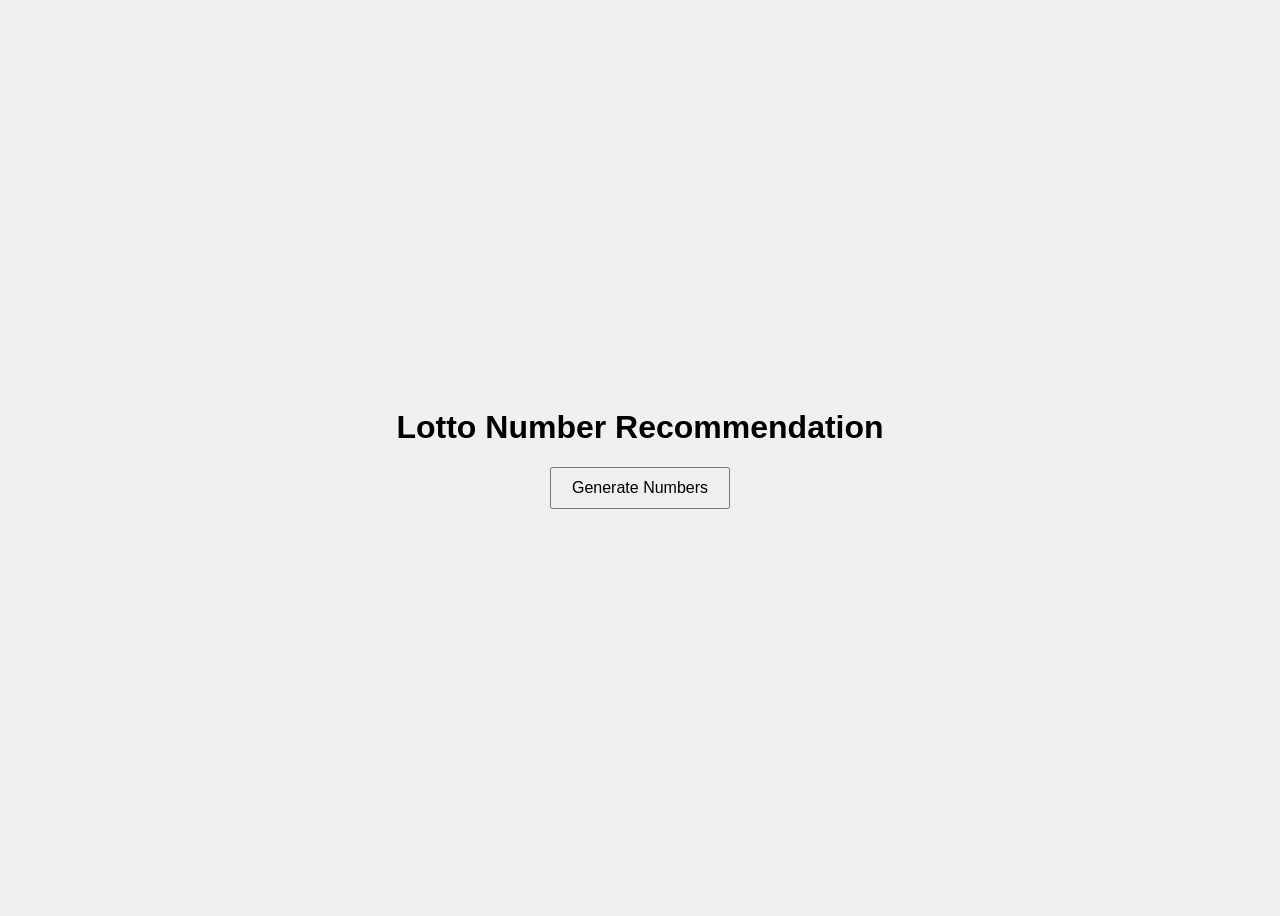
==== index.html @ 64bcd969 "feat: update current project files and blueprint" ====
<!DOCTYPE html>
<html lang="en">
<head>
    <meta charset="UTF-8">
    <meta name="viewport" content="width=device-width, initial-scale=1.0">
    <title>Lotto Number Recommendation</title>
    <link rel="stylesheet" href="style.css">
</head>
<body>
    <div class="container">
        <h1>Lotto Number Recommendation</h1>
        <button id="generate-btn">Generate Numbers</button>
        <div id="numbers-container"></div>
    </div>
    <script src="main.js"></script>
</body>
</html>
---- style.css ----
body {
    font-family: Arial, sans-serif;
    display: flex;
    justify-content: center;
    align-items: center;
    height: 100vh;
    background-color: #f0f0f0;
}

.container {
    text-align: center;
}

#generate-btn {
    padding: 10px 20px;
    font-size: 16px;
    cursor: pointer;
}

#numbers-container {
    margin-top: 20px;
    font-size: 24px;
    font-weight: bold;
}
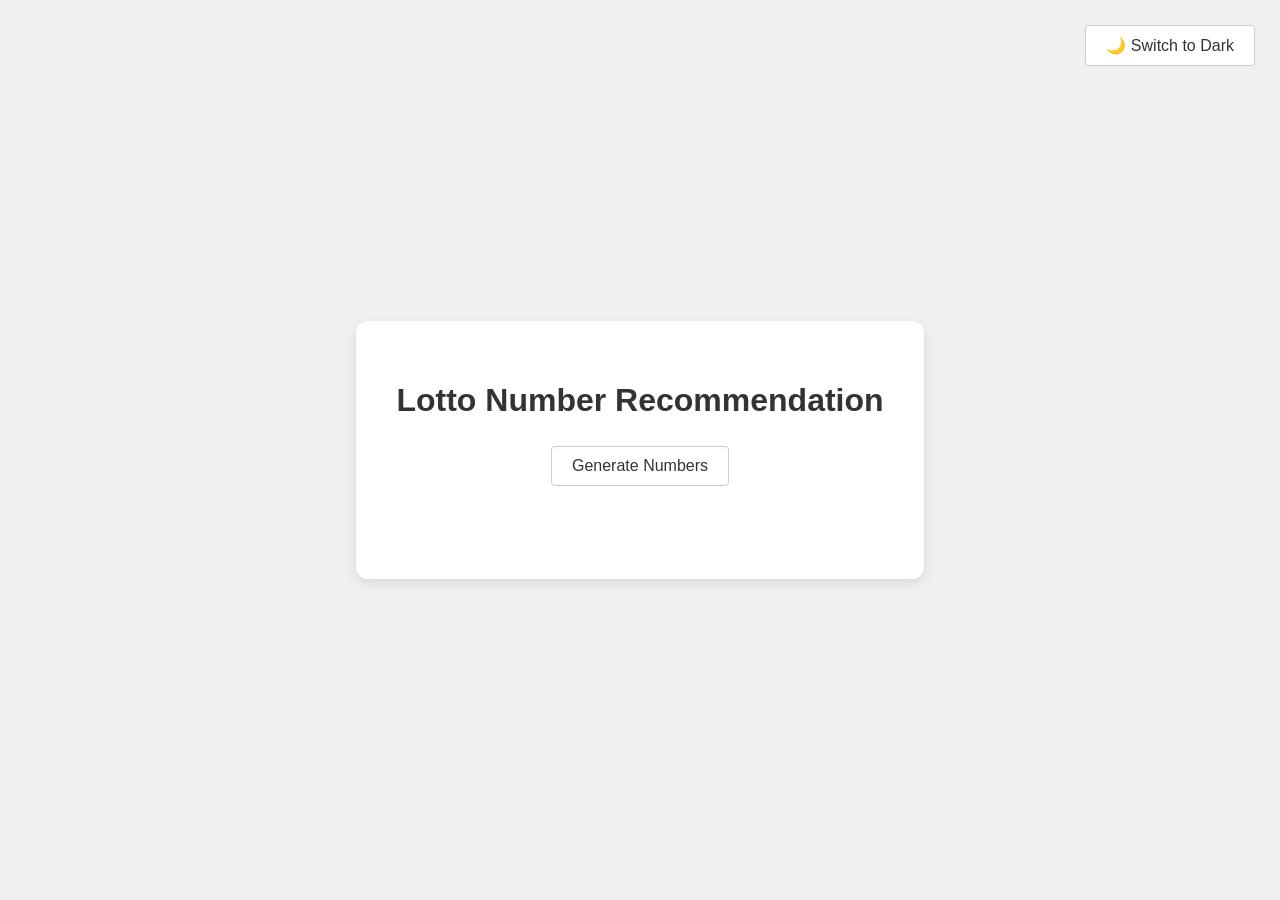
==== commit 594cdb11: "Add dark/light mode functionality" ====
--- a/index.html
+++ b/index.html
@@ -7,6 +7,7 @@
     <link rel="stylesheet" href="style.css">
 </head>
 <body>
+    <button id="theme-toggle">🌙 Switch to Dark</button>
     <div class="container">
         <h1>Lotto Number Recommendation</h1>
         <button id="generate-btn">Generate Numbers</button>
--- a/style.css
+++ b/style.css
@@ -1,24 +1,63 @@
+:root {
+    --bg-color: #f0f0f0;
+    --text-color: #333;
+    --btn-bg: #fff;
+    --btn-text: #333;
+    --container-bg: #fff;
+    --container-shadow: rgba(0, 0, 0, 0.1);
+}
+
+[data-theme='dark'] {
+    --bg-color: #1a1a1a;
+    --text-color: #f0f0f0;
+    --btn-bg: #333;
+    --btn-text: #f0f0f0;
+    --container-bg: #2a2a2a;
+    --container-shadow: rgba(0, 0, 0, 0.5);
+}
+
 body {
     font-family: Arial, sans-serif;
     display: flex;
     justify-content: center;
     align-items: center;
     height: 100vh;
-    background-color: #f0f0f0;
+    background-color: var(--bg-color);
+    color: var(--text-color);
+    transition: background-color 0.3s, color 0.3s;
+    margin: 0;
 }
 
 .container {
     text-align: center;
+    padding: 40px;
+    background-color: var(--container-bg);
+    border-radius: 12px;
+    box-shadow: 0 4px 12px var(--container-shadow);
+    transition: background-color 0.3s, box-shadow 0.3s;
 }
 
-#generate-btn {
+#generate-btn, #theme-toggle {
     padding: 10px 20px;
     font-size: 16px;
     cursor: pointer;
+    background-color: var(--btn-bg);
+    color: var(--btn-text);
+    border: 1px solid #ccc;
+    border-radius: 4px;
+    margin: 5px;
+    transition: background-color 0.3s, color 0.3s;
+}
+
+#theme-toggle {
+    position: fixed;
+    top: 20px;
+    right: 20px;
 }
 
 #numbers-container {
     margin-top: 20px;
     font-size: 24px;
     font-weight: bold;
-}+    min-height: 1.2em;
+}
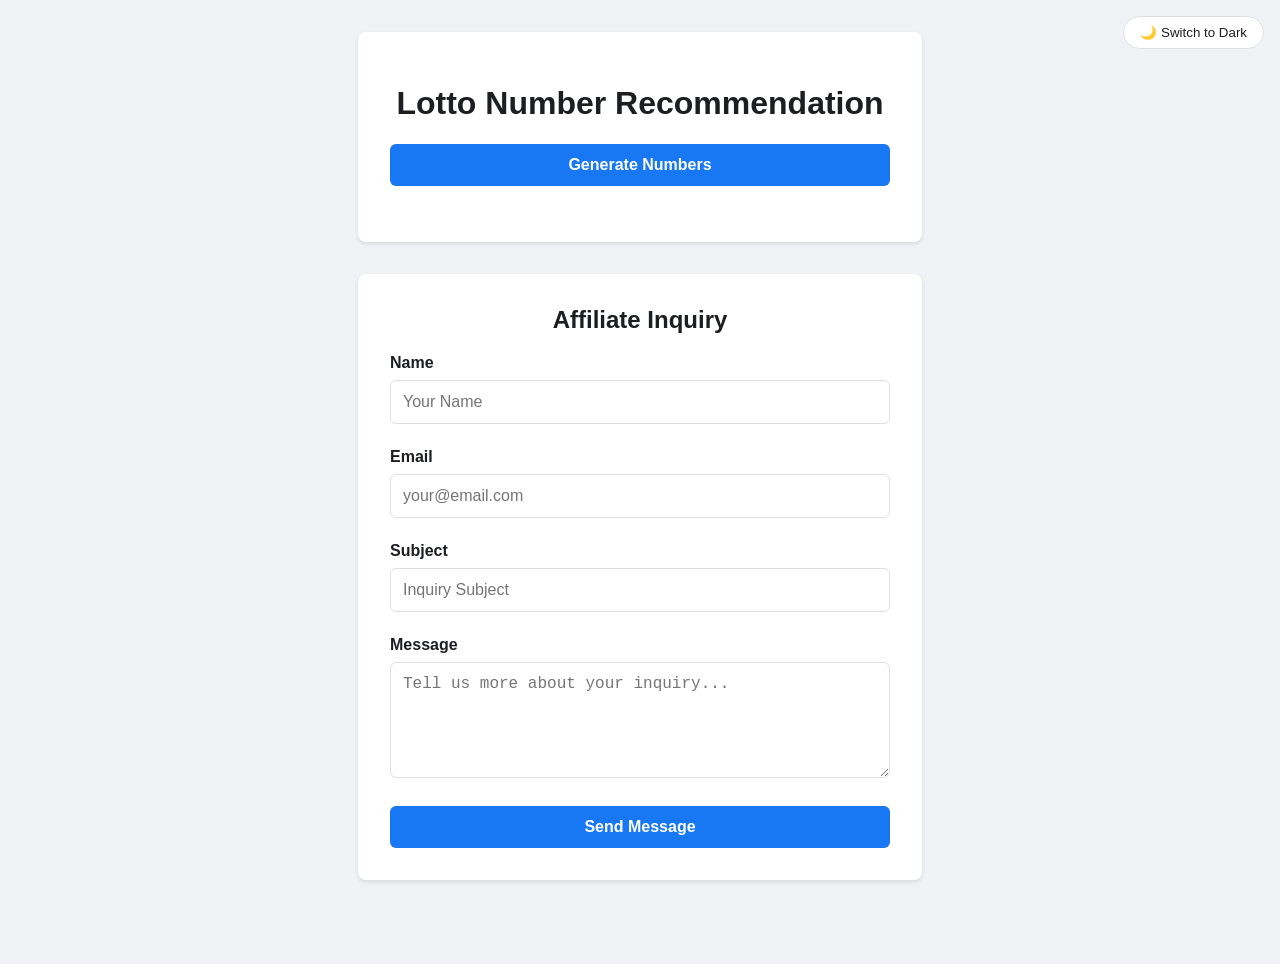
==== commit f3b9978e: "feat: Add affiliate inquiry form with Formspree and Firebase Hosting configuration" ====
--- a/index.html
+++ b/index.html
@@ -13,6 +13,29 @@
         <button id="generate-btn">Generate Numbers</button>
         <div id="numbers-container"></div>
     </div>
+
+    <div class="container contact-section">
+        <h2>Affiliate Inquiry</h2>
+        <form action="https://formspree.io/f/mvzwyoge" method="POST">
+            <div class="form-group">
+                <label for="name">Name</label>
+                <input type="text" id="name" name="name" required placeholder="Your Name">
+            </div>
+            <div class="form-group">
+                <label for="email">Email</label>
+                <input type="email" id="email" name="_replyto" required placeholder="your@email.com">
+            </div>
+            <div class="form-group">
+                <label for="subject">Subject</label>
+                <input type="text" id="subject" name="subject" required placeholder="Inquiry Subject">
+            </div>
+            <div class="form-group">
+                <label for="message">Message</label>
+                <textarea id="message" name="message" rows="5" required placeholder="Tell us more about your inquiry..."></textarea>
+            </div>
+            <button type="submit">Send Message</button>
+        </form>
+    </div>
     <script src="main.js"></script>
 </body>
 </html>
--- a/style.css
+++ b/style.css
@@ -1,63 +1,111 @@
 :root {
-    --bg-color: #f0f0f0;
-    --text-color: #333;
-    --btn-bg: #fff;
-    --btn-text: #333;
-    --container-bg: #fff;
-    --container-shadow: rgba(0, 0, 0, 0.1);
+    --bg-color: #f0f2f5;
+    --container-bg: #ffffff;
+    --text-color: #1c1e21;
+    --border-color: #dddfe2;
+    --input-bg: #ffffff;
+    --accent-color: #1877f2;
+    --accent-hover: #166fe5;
 }
 
 [data-theme='dark'] {
-    --bg-color: #1a1a1a;
-    --text-color: #f0f0f0;
-    --btn-bg: #333;
-    --btn-text: #f0f0f0;
-    --container-bg: #2a2a2a;
-    --container-shadow: rgba(0, 0, 0, 0.5);
+    --bg-color: #18191a;
+    --container-bg: #242526;
+    --text-color: #e4e6eb;
+    --border-color: #3e4042;
+    --input-bg: #3a3b3c;
+    --accent-color: #45bd62;
+    --accent-hover: #36a420;
 }
 
 body {
-    font-family: Arial, sans-serif;
+    font-family: -apple-system, BlinkMacSystemFont, "Segoe UI", Roboto, Helvetica, Arial, sans-serif;
     display: flex;
-    justify-content: center;
+    flex-direction: column;
     align-items: center;
-    height: 100vh;
+    min-height: 100vh;
     background-color: var(--bg-color);
     color: var(--text-color);
-    transition: background-color 0.3s, color 0.3s;
     margin: 0;
-}
-
-.container {
-    text-align: center;
-    padding: 40px;
-    background-color: var(--container-bg);
-    border-radius: 12px;
-    box-shadow: 0 4px 12px var(--container-shadow);
-    transition: background-color 0.3s, box-shadow 0.3s;
-}
-
-#generate-btn, #theme-toggle {
-    padding: 10px 20px;
-    font-size: 16px;
-    cursor: pointer;
-    background-color: var(--btn-bg);
-    color: var(--btn-text);
-    border: 1px solid #ccc;
-    border-radius: 4px;
-    margin: 5px;
+    padding: 2rem 0;
     transition: background-color 0.3s, color 0.3s;
 }
 
 #theme-toggle {
     position: fixed;
-    top: 20px;
-    right: 20px;
+    top: 1rem;
+    right: 1rem;
+    padding: 0.5rem 1rem;
+    cursor: pointer;
+    background-color: var(--container-bg);
+    border: 1px solid var(--border-color);
+    color: var(--text-color);
+    border-radius: 20px;
+    z-index: 100;
+}
+
+.container {
+    background-color: var(--container-bg);
+    padding: 2rem;
+    border-radius: 8px;
+    box-shadow: 0 2px 4px rgba(0, 0, 0, 0.1);
+    width: 90%;
+    max-width: 500px;
+    margin-bottom: 2rem;
+    text-align: center;
+}
+
+.contact-section {
+    text-align: left;
+}
+
+.contact-section h2 {
+    margin-top: 0;
+    text-align: center;
+}
+
+.form-group {
+    margin-bottom: 1.5rem;
+}
+
+label {
+    display: block;
+    margin-bottom: 0.5rem;
+    font-weight: 600;
+}
+
+input,
+textarea {
+    width: 100%;
+    padding: 0.75rem;
+    border: 1px solid var(--border-color);
+    border-radius: 6px;
+    background-color: var(--input-bg);
+    color: var(--text-color);
+    box-sizing: border-box;
+    font-size: 1rem;
+}
+
+button[type="submit"], #generate-btn {
+    width: 100%;
+    background-color: var(--accent-color);
+    color: #fff;
+    padding: 0.75rem;
+    border: none;
+    border-radius: 6px;
+    cursor: pointer;
+    font-size: 1rem;
+    font-weight: 600;
+    transition: background-color 0.2s;
+}
+
+button[type="submit"]:hover, #generate-btn:hover {
+    background-color: var(--accent-hover);
 }
 
 #numbers-container {
-    margin-top: 20px;
-    font-size: 24px;
+    margin-top: 1.5rem;
+    font-size: 1.5rem;
     font-weight: bold;
-    min-height: 1.2em;
+    color: var(--accent-color);
 }
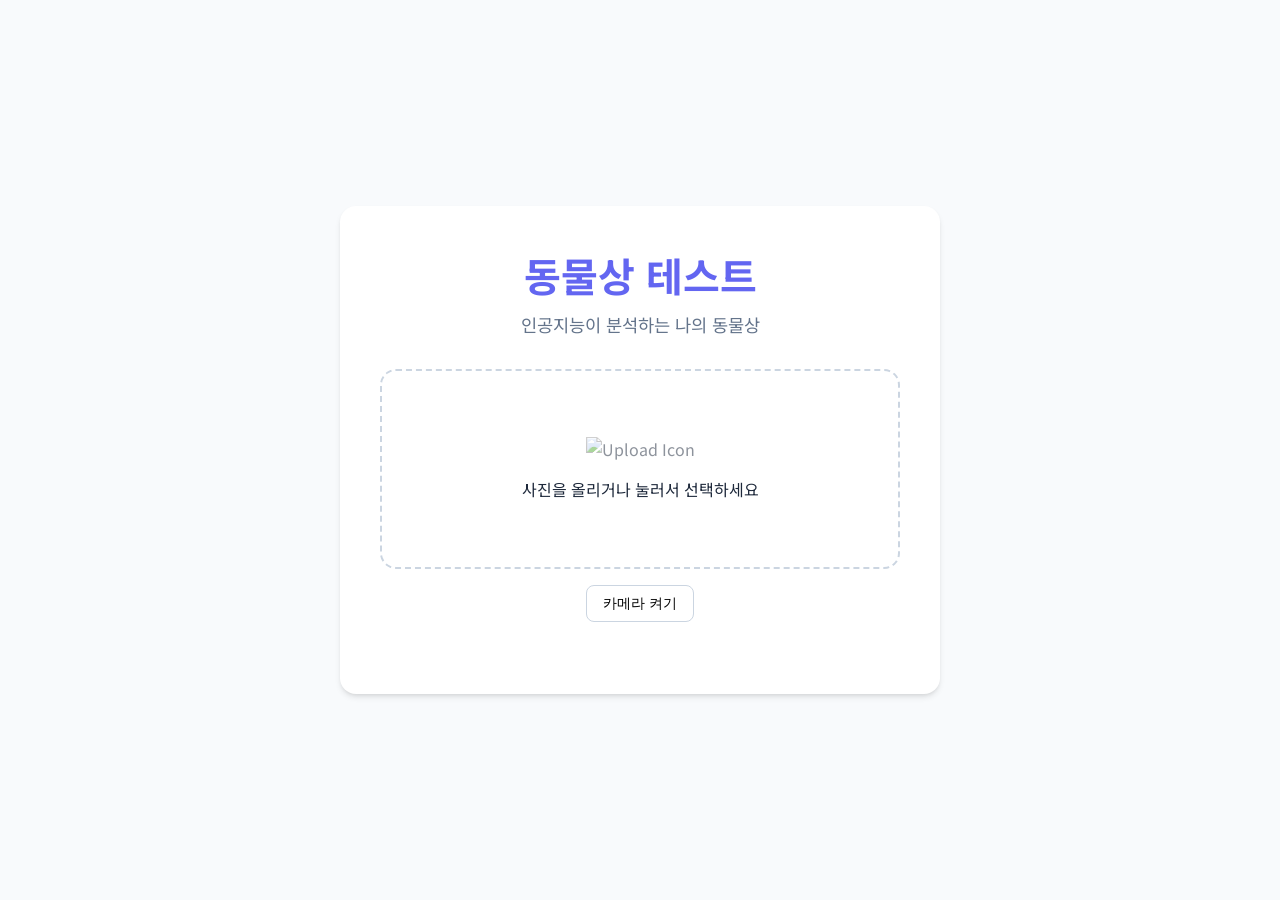
==== commit cbfc8af1: "feat: Implement Animal Face Test with Teachable Machine" ====
--- a/index.html
+++ b/index.html
@@ -1,41 +1,52 @@
 <!DOCTYPE html>
-<html lang="en">
+<html lang="ko">
 <head>
     <meta charset="UTF-8">
     <meta name="viewport" content="width=device-width, initial-scale=1.0">
-    <title>Lotto Number Recommendation</title>
+    <title>동물상 테스트 - 나를 닮은 동물은?</title>
     <link rel="stylesheet" href="style.css">
+    <link href="https://fonts.googleapis.com/css2?family=Noto+Sans+KR:wght@300;400;700&display=swap" rel="stylesheet">
 </head>
 <body>
-    <button id="theme-toggle">🌙 Switch to Dark</button>
     <div class="container">
-        <h1>Lotto Number Recommendation</h1>
-        <button id="generate-btn">Generate Numbers</button>
-        <div id="numbers-container"></div>
+        <header>
+            <h1>동물상 테스트</h1>
+            <p>인공지능이 분석하는 나의 동물상</p>
+        </header>
+
+        <section class="upload-section">
+            <div id="upload-area" class="upload-area">
+                <input type="file" id="image-input" accept="image/*" hidden>
+                <div class="upload-label" onclick="document.getElementById('image-input').click()">
+                    <img id="upload-icon" src="https://img.icons8.com/ios/100/000000/upload--v1.png" alt="Upload Icon">
+                    <p>사진을 올리거나 눌러서 선택하세요</p>
+                </div>
+                <img id="face-image" src="" alt="Face Image" style="display: none;">
+            </div>
+            
+            <div class="webcam-controls">
+                <button type="button" id="webcam-btn" class="secondary-btn">카메라 켜기</button>
+            </div>
+            <div id="webcam-container"></div>
+        </section>
+
+        <section id="result-section" class="result-section" style="display: none;">
+            <h2>분석 결과</h2>
+            <div id="label-container" class="label-container">
+                <!-- Predictions will be inserted here -->
+            </div>
+            <button onclick="location.reload()" class="retry-btn">다시 하기</button>
+        </section>
+
+        <section class="loading" id="loading" style="display: none;">
+            <div class="spinner"></div>
+            <p>AI가 분석 중입니다...</p>
+        </section>
     </div>
 
-    <div class="container contact-section">
-        <h2>Affiliate Inquiry</h2>
-        <form action="https://formspree.io/f/mvzwyoge" method="POST">
-            <div class="form-group">
-                <label for="name">Name</label>
-                <input type="text" id="name" name="name" required placeholder="Your Name">
-            </div>
-            <div class="form-group">
-                <label for="email">Email</label>
-                <input type="email" id="email" name="_replyto" required placeholder="your@email.com">
-            </div>
-            <div class="form-group">
-                <label for="subject">Subject</label>
-                <input type="text" id="subject" name="subject" required placeholder="Inquiry Subject">
-            </div>
-            <div class="form-group">
-                <label for="message">Message</label>
-                <textarea id="message" name="message" rows="5" required placeholder="Tell us more about your inquiry..."></textarea>
-            </div>
-            <button type="submit">Send Message</button>
-        </form>
-    </div>
+    <!-- Teachable Machine Libraries -->
+    <script src="https://cdn.jsdelivr.net/npm/@tensorflow/tfjs@latest/dist/tf.min.js"></script>
+    <script src="https://cdn.jsdelivr.net/npm/@teachablemachine/image@latest/dist/teachablemachine-image.min.js"></script>
     <script src="main.js"></script>
 </body>
-</html>+</html>
--- a/style.css
+++ b/style.css
@@ -1,111 +1,184 @@
 :root {
-    --bg-color: #f0f2f5;
-    --container-bg: #ffffff;
-    --text-color: #1c1e21;
-    --border-color: #dddfe2;
-    --input-bg: #ffffff;
-    --accent-color: #1877f2;
-    --accent-hover: #166fe5;
+    --primary-color: #6366f1;
+    --secondary-color: #4f46e5;
+    --background-color: #f8fafc;
+    --text-color: #1e293b;
+    --white: #ffffff;
+    --border-radius: 1rem;
+    --shadow: 0 4px 6px -1px rgb(0 0 0 / 0.1), 0 2px 4px -2px rgb(0 0 0 / 0.1);
 }
 
-[data-theme='dark'] {
-    --bg-color: #18191a;
-    --container-bg: #242526;
-    --text-color: #e4e6eb;
-    --border-color: #3e4042;
-    --input-bg: #3a3b3c;
-    --accent-color: #45bd62;
-    --accent-hover: #36a420;
+* {
+    box-sizing: border-box;
+    margin: 0;
+    padding: 0;
 }
 
 body {
-    font-family: -apple-system, BlinkMacSystemFont, "Segoe UI", Roboto, Helvetica, Arial, sans-serif;
+    font-family: 'Noto Sans KR', sans-serif;
+    background-color: var(--background-color);
+    color: var(--text-color);
     display: flex;
-    flex-direction: column;
+    justify-content: center;
     align-items: center;
     min-height: 100vh;
-    background-color: var(--bg-color);
-    color: var(--text-color);
-    margin: 0;
-    padding: 2rem 0;
-    transition: background-color 0.3s, color 0.3s;
-}
-
-#theme-toggle {
-    position: fixed;
-    top: 1rem;
-    right: 1rem;
-    padding: 0.5rem 1rem;
-    cursor: pointer;
-    background-color: var(--container-bg);
-    border: 1px solid var(--border-color);
-    color: var(--text-color);
-    border-radius: 20px;
-    z-index: 100;
+    padding: 2rem 1rem;
 }
 
 .container {
-    background-color: var(--container-bg);
-    padding: 2rem;
-    border-radius: 8px;
-    box-shadow: 0 2px 4px rgba(0, 0, 0, 0.1);
-    width: 90%;
-    max-width: 500px;
-    margin-bottom: 2rem;
+    background-color: var(--white);
+    max-width: 600px;
+    width: 100%;
+    padding: 2.5rem;
+    border-radius: var(--border-radius);
+    box-shadow: var(--shadow);
     text-align: center;
 }
 
-.contact-section {
-    text-align: left;
+header h1 {
+    font-size: 2.5rem;
+    margin-bottom: 0.5rem;
+    color: var(--primary-color);
 }
 
-.contact-section h2 {
-    margin-top: 0;
-    text-align: center;
+header p {
+    font-size: 1.1rem;
+    color: #64748b;
+    margin-bottom: 2rem;
 }
 
-.form-group {
+.upload-section {
+    margin-bottom: 2rem;
+}
+
+.upload-area {
+    border: 2px dashed #cbd5e1;
+    border-radius: var(--border-radius);
+    padding: 2rem;
+    cursor: pointer;
+    transition: all 0.2s ease;
+    position: relative;
+    overflow: hidden;
+    min-height: 200px;
+    display: flex;
+    justify-content: center;
+    align-items: center;
+}
+
+.upload-area:hover {
+    border-color: var(--primary-color);
+    background-color: #f1f5f9;
+}
+
+.upload-label img {
+    margin-bottom: 1rem;
+    opacity: 0.5;
+}
+
+#face-image {
+    max-width: 100%;
+    border-radius: var(--border-radius);
+    object-fit: contain;
+}
+
+.webcam-controls {
+    margin-top: 1rem;
+}
+
+.secondary-btn {
+    background: none;
+    border: 1px solid #cbd5e1;
+    padding: 0.5rem 1rem;
+    border-radius: 0.5rem;
+    cursor: pointer;
+    font-size: 0.9rem;
+    transition: all 0.2s ease;
+}
+
+.secondary-btn:hover {
+    background-color: #f1f5f9;
+    border-color: var(--primary-color);
+}
+
+.result-section {
+    margin-top: 2rem;
+    padding-top: 2rem;
+    border-top: 1px solid #e2e8f0;
+}
+
+.result-section h2 {
     margin-bottom: 1.5rem;
 }
 
-label {
-    display: block;
-    margin-bottom: 0.5rem;
-    font-weight: 600;
+.label-container {
+    text-align: left;
+    margin-bottom: 2rem;
 }
 
-input,
-textarea {
-    width: 100%;
-    padding: 0.75rem;
-    border: 1px solid var(--border-color);
-    border-radius: 6px;
-    background-color: var(--input-bg);
-    color: var(--text-color);
-    box-sizing: border-box;
-    font-size: 1rem;
+.prediction-bar {
+    margin-bottom: 1rem;
 }
 
-button[type="submit"], #generate-btn {
-    width: 100%;
-    background-color: var(--accent-color);
-    color: #fff;
-    padding: 0.75rem;
-    border: none;
-    border-radius: 6px;
-    cursor: pointer;
-    font-size: 1rem;
-    font-weight: 600;
-    transition: background-color 0.2s;
+.label-text {
+    display: flex;
+    justify-content: space-between;
+    margin-bottom: 0.25rem;
+    font-weight: 500;
 }
 
-button[type="submit"]:hover, #generate-btn:hover {
-    background-color: var(--accent-hover);
+.bar-bg {
+    background-color: #e2e8f0;
+    height: 1rem;
+    border-radius: 999px;
+    overflow: hidden;
 }
 
-#numbers-container {
-    margin-top: 1.5rem;
-    font-size: 1.5rem;
-    font-weight: bold;
-    color: var(--accent-color);
+.bar-fill {
+    height: 100%;
+    background-color: var(--primary-color);
+    transition: width 0.5s ease;
 }
+
+.retry-btn {
+    background-color: var(--primary-color);
+    color: var(--white);
+    border: none;
+    padding: 0.75rem 2rem;
+    border-radius: 0.5rem;
+    font-size: 1rem;
+    font-weight: 700;
+    cursor: pointer;
+    transition: background-color 0.2s ease;
+}
+
+.retry-btn:hover {
+    background-color: var(--secondary-color);
+}
+
+.loading {
+    margin-top: 2rem;
+}
+
+.spinner {
+    border: 4px solid #f3f3f3;
+    border-top: 4px solid var(--primary-color);
+    border-radius: 50%;
+    width: 40px;
+    height: 40px;
+    animation: spin 1s linear infinite;
+    margin: 0 auto 1rem;
+}
+
+@keyframes spin {
+    0% { transform: rotate(0deg); }
+    100% { transform: rotate(360deg); }
+}
+
+@media (max-width: 480px) {
+    .container {
+        padding: 1.5rem;
+    }
+    header h1 {
+        font-size: 2rem;
+    }
+}
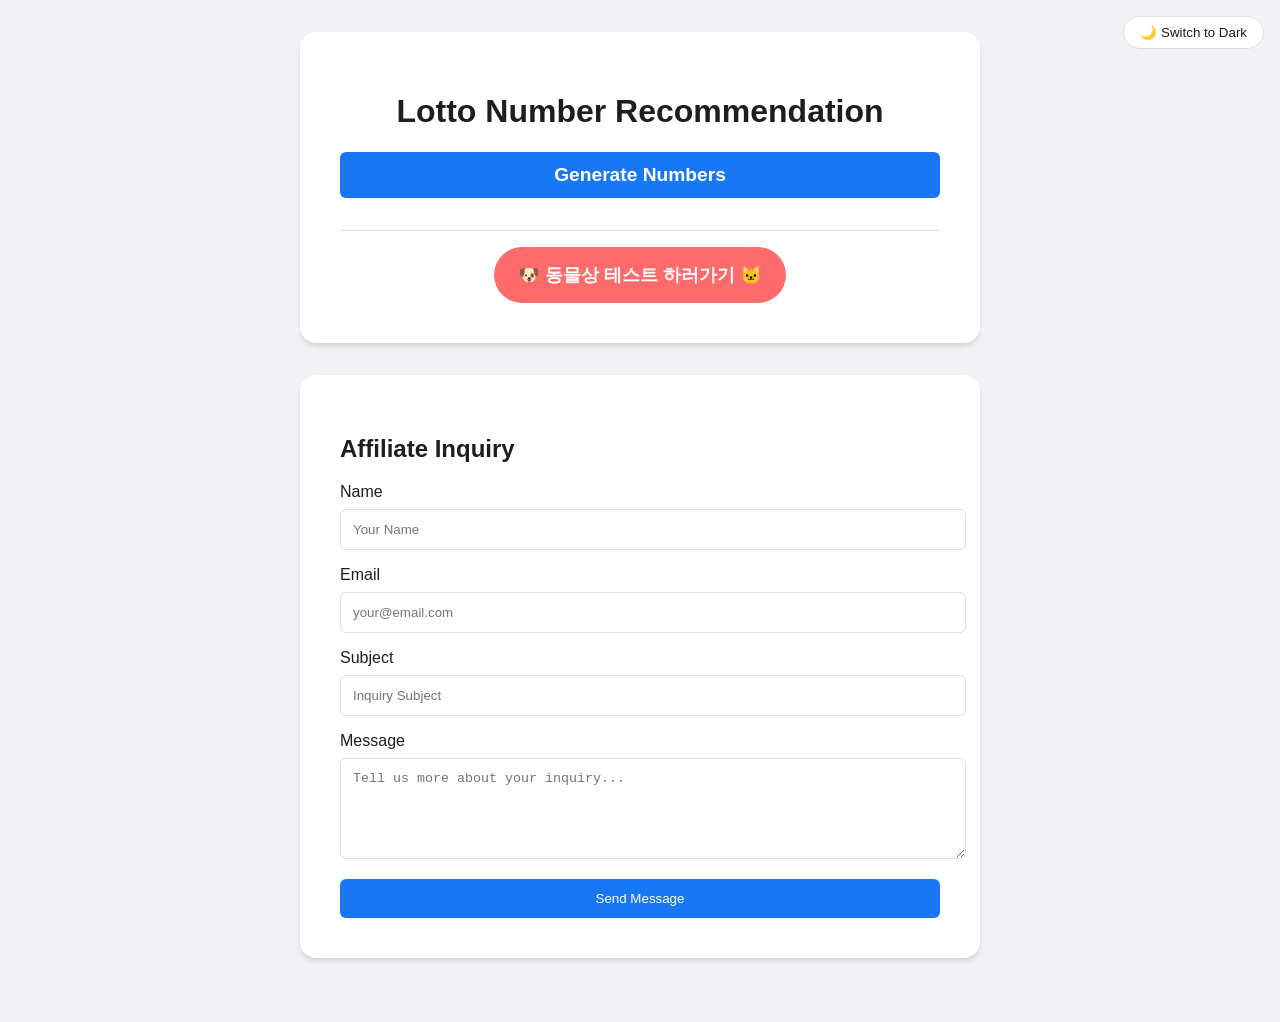
==== commit 0f2d117f: "feat: Restore lotto generator as main page and add link to animal face test" ====
--- a/index.html
+++ b/index.html
@@ -1,52 +1,46 @@
 <!DOCTYPE html>
-<html lang="ko">
+<html lang="en">
 <head>
     <meta charset="UTF-8">
     <meta name="viewport" content="width=device-width, initial-scale=1.0">
-    <title>동물상 테스트 - 나를 닮은 동물은?</title>
+    <title>Lotto Number Recommendation</title>
     <link rel="stylesheet" href="style.css">
-    <link href="https://fonts.googleapis.com/css2?family=Noto+Sans+KR:wght@300;400;700&display=swap" rel="stylesheet">
 </head>
 <body>
+    <button id="theme-toggle">🌙 Switch to Dark</button>
+    
     <div class="container">
-        <header>
-            <h1>동물상 테스트</h1>
-            <p>인공지능이 분석하는 나의 동물상</p>
-        </header>
-
-        <section class="upload-section">
-            <div id="upload-area" class="upload-area">
-                <input type="file" id="image-input" accept="image/*" hidden>
-                <div class="upload-label" onclick="document.getElementById('image-input').click()">
-                    <img id="upload-icon" src="https://img.icons8.com/ios/100/000000/upload--v1.png" alt="Upload Icon">
-                    <p>사진을 올리거나 눌러서 선택하세요</p>
-                </div>
-                <img id="face-image" src="" alt="Face Image" style="display: none;">
-            </div>
-            
-            <div class="webcam-controls">
-                <button type="button" id="webcam-btn" class="secondary-btn">카메라 켜기</button>
-            </div>
-            <div id="webcam-container"></div>
-        </section>
-
-        <section id="result-section" class="result-section" style="display: none;">
-            <h2>분석 결과</h2>
-            <div id="label-container" class="label-container">
-                <!-- Predictions will be inserted here -->
-            </div>
-            <button onclick="location.reload()" class="retry-btn">다시 하기</button>
-        </section>
-
-        <section class="loading" id="loading" style="display: none;">
-            <div class="spinner"></div>
-            <p>AI가 분석 중입니다...</p>
-        </section>
+        <h1>Lotto Number Recommendation</h1>
+        <button id="generate-btn">Generate Numbers</button>
+        <div id="numbers-container"></div>
+        
+        <div class="nav-links">
+            <a href="animal-test.html" class="nav-btn">🐶 동물상 테스트 하러가기 🐱</a>
+        </div>
     </div>
 
-    <!-- Teachable Machine Libraries -->
-    <script src="https://cdn.jsdelivr.net/npm/@tensorflow/tfjs@latest/dist/tf.min.js"></script>
-    <script src="https://cdn.jsdelivr.net/npm/@teachablemachine/image@latest/dist/teachablemachine-image.min.js"></script>
+    <div class="container contact-section">
+        <h2>Affiliate Inquiry</h2>
+        <form action="https://formspree.io/f/mvzwyoge" method="POST">
+            <div class="form-group">
+                <label for="name">Name</label>
+                <input type="text" id="name" name="name" required placeholder="Your Name">
+            </div>
+            <div class="form-group">
+                <label for="email">Email</label>
+                <input type="email" id="email" name="_replyto" required placeholder="your@email.com">
+            </div>
+            <div class="form-group">
+                <label for="subject">Subject</label>
+                <input type="text" id="subject" name="subject" required placeholder="Inquiry Subject">
+            </div>
+            <div class="form-group">
+                <label for="message">Message</label>
+                <textarea id="message" name="message" rows="5" required placeholder="Tell us more about your inquiry..."></textarea>
+            </div>
+            <button type="submit">Send Message</button>
+        </form>
+    </div>
     <script src="main.js"></script>
 </body>
 </html>
--- a/style.css
+++ b/style.css
@@ -1,37 +1,61 @@
 :root {
+    --bg-color: #f0f2f5;
+    --container-bg: #ffffff;
+    --text-color: #1c1e21;
+    --border-color: #dddfe2;
+    --input-bg: #ffffff;
+    --accent-color: #1877f2;
+    --accent-hover: #166fe5;
     --primary-color: #6366f1;
     --secondary-color: #4f46e5;
-    --background-color: #f8fafc;
-    --text-color: #1e293b;
-    --white: #ffffff;
     --border-radius: 1rem;
     --shadow: 0 4px 6px -1px rgb(0 0 0 / 0.1), 0 2px 4px -2px rgb(0 0 0 / 0.1);
 }
 
-* {
-    box-sizing: border-box;
-    margin: 0;
-    padding: 0;
+[data-theme='dark'] {
+    --bg-color: #18191a;
+    --container-bg: #242526;
+    --text-color: #e4e6eb;
+    --border-color: #3e4042;
+    --input-bg: #3a3b3c;
+    --accent-color: #45bd62;
+    --accent-hover: #36a420;
 }
 
 body {
-    font-family: 'Noto Sans KR', sans-serif;
-    background-color: var(--background-color);
-    color: var(--text-color);
+    font-family: 'Noto Sans KR', -apple-system, BlinkMacSystemFont, "Segoe UI", Roboto, Helvetica, Arial, sans-serif;
     display: flex;
-    justify-content: center;
+    flex-direction: column;
     align-items: center;
     min-height: 100vh;
-    padding: 2rem 1rem;
+    background-color: var(--bg-color);
+    color: var(--text-color);
+    margin: 0;
+    padding: 2rem 0;
+    transition: background-color 0.3s, color 0.3s;
+}
+
+#theme-toggle {
+    position: fixed;
+    top: 1rem;
+    right: 1rem;
+    padding: 0.5rem 1rem;
+    cursor: pointer;
+    background-color: var(--container-bg);
+    border: 1px solid var(--border-color);
+    color: var(--text-color);
+    border-radius: 20px;
+    z-index: 100;
 }
 
 .container {
-    background-color: var(--white);
-    max-width: 600px;
-    width: 100%;
+    background-color: var(--container-bg);
     padding: 2.5rem;
     border-radius: var(--border-radius);
     box-shadow: var(--shadow);
+    width: 90%;
+    max-width: 600px;
+    margin-bottom: 2rem;
     text-align: center;
 }
 
@@ -47,18 +71,49 @@
     margin-bottom: 2rem;
 }
 
-.upload-section {
-    margin-bottom: 2rem;
-}
-
+.nav-links {
+    margin-top: 2rem;
+    padding-top: 1rem;
+    border-top: 1px solid var(--border-color);
+}
+
+.nav-btn {
+    display: inline-block;
+    background-color: #ff6b6b;
+    color: white;
+    padding: 1rem 1.5rem;
+    border-radius: 50px;
+    text-decoration: none;
+    font-weight: bold;
+    font-size: 1.1rem;
+    transition: transform 0.2s, background-color 0.2s;
+}
+
+.nav-btn:hover {
+    background-color: #fa5252;
+    transform: scale(1.05);
+}
+
+.back-link {
+    margin-top: 2rem;
+}
+
+.back-link a {
+    color: #64748b;
+    text-decoration: none;
+}
+
+.back-link a:hover {
+    text-decoration: underline;
+}
+
+/* Animal Test Styles */
 .upload-area {
     border: 2px dashed #cbd5e1;
     border-radius: var(--border-radius);
     padding: 2rem;
     cursor: pointer;
     transition: all 0.2s ease;
-    position: relative;
-    overflow: hidden;
     min-height: 200px;
     display: flex;
     justify-content: center;
@@ -67,56 +122,27 @@
 
 .upload-area:hover {
     border-color: var(--primary-color);
-    background-color: #f1f5f9;
-}
-
-.upload-label img {
-    margin-bottom: 1rem;
-    opacity: 0.5;
+    background-color: rgba(99, 102, 241, 0.05);
 }
 
 #face-image {
     max-width: 100%;
     border-radius: var(--border-radius);
-    object-fit: contain;
-}
-
-.webcam-controls {
-    margin-top: 1rem;
 }
 
 .secondary-btn {
     background: none;
-    border: 1px solid #cbd5e1;
+    border: 1px solid var(--border-color);
     padding: 0.5rem 1rem;
     border-radius: 0.5rem;
     cursor: pointer;
-    font-size: 0.9rem;
-    transition: all 0.2s ease;
-}
-
-.secondary-btn:hover {
-    background-color: #f1f5f9;
-    border-color: var(--primary-color);
-}
-
-.result-section {
-    margin-top: 2rem;
-    padding-top: 2rem;
-    border-top: 1px solid #e2e8f0;
-}
-
-.result-section h2 {
-    margin-bottom: 1.5rem;
-}
-
-.label-container {
-    text-align: left;
-    margin-bottom: 2rem;
+    margin-top: 1rem;
+    color: var(--text-color);
 }
 
 .prediction-bar {
     margin-bottom: 1rem;
+    text-align: left;
 }
 
 .label-text {
@@ -141,22 +167,13 @@
 
 .retry-btn {
     background-color: var(--primary-color);
-    color: var(--white);
+    color: white;
     border: none;
     padding: 0.75rem 2rem;
     border-radius: 0.5rem;
     font-size: 1rem;
     font-weight: 700;
     cursor: pointer;
-    transition: background-color 0.2s ease;
-}
-
-.retry-btn:hover {
-    background-color: var(--secondary-color);
-}
-
-.loading {
-    margin-top: 2rem;
 }
 
 .spinner {
@@ -174,11 +191,31 @@
     100% { transform: rotate(360deg); }
 }
 
-@media (max-width: 480px) {
-    .container {
-        padding: 1.5rem;
-    }
-    header h1 {
-        font-size: 2rem;
-    }
-}
+/* Original Lotto Styles */
+#generate-btn {
+    width: 100%;
+    background-color: var(--accent-color);
+    color: #fff;
+    padding: 0.75rem;
+    border: none;
+    border-radius: 6px;
+    cursor: pointer;
+    font-size: 1.2rem;
+    font-weight: 600;
+}
+
+#numbers-container {
+    margin-top: 1.5rem;
+    font-size: 2rem;
+    font-weight: bold;
+    color: var(--accent-color);
+}
+
+.contact-section {
+    text-align: left;
+}
+
+.form-group { margin-bottom: 1rem; }
+label { display: block; margin-bottom: 0.5rem; }
+input, textarea { width: 100%; padding: 0.75rem; border: 1px solid var(--border-color); border-radius: 6px; background: var(--input-bg); color: var(--text-color); }
+button[type="submit"] { width: 100%; background: var(--accent-color); color: white; padding: 0.75rem; border: none; border-radius: 6px; cursor: pointer; }
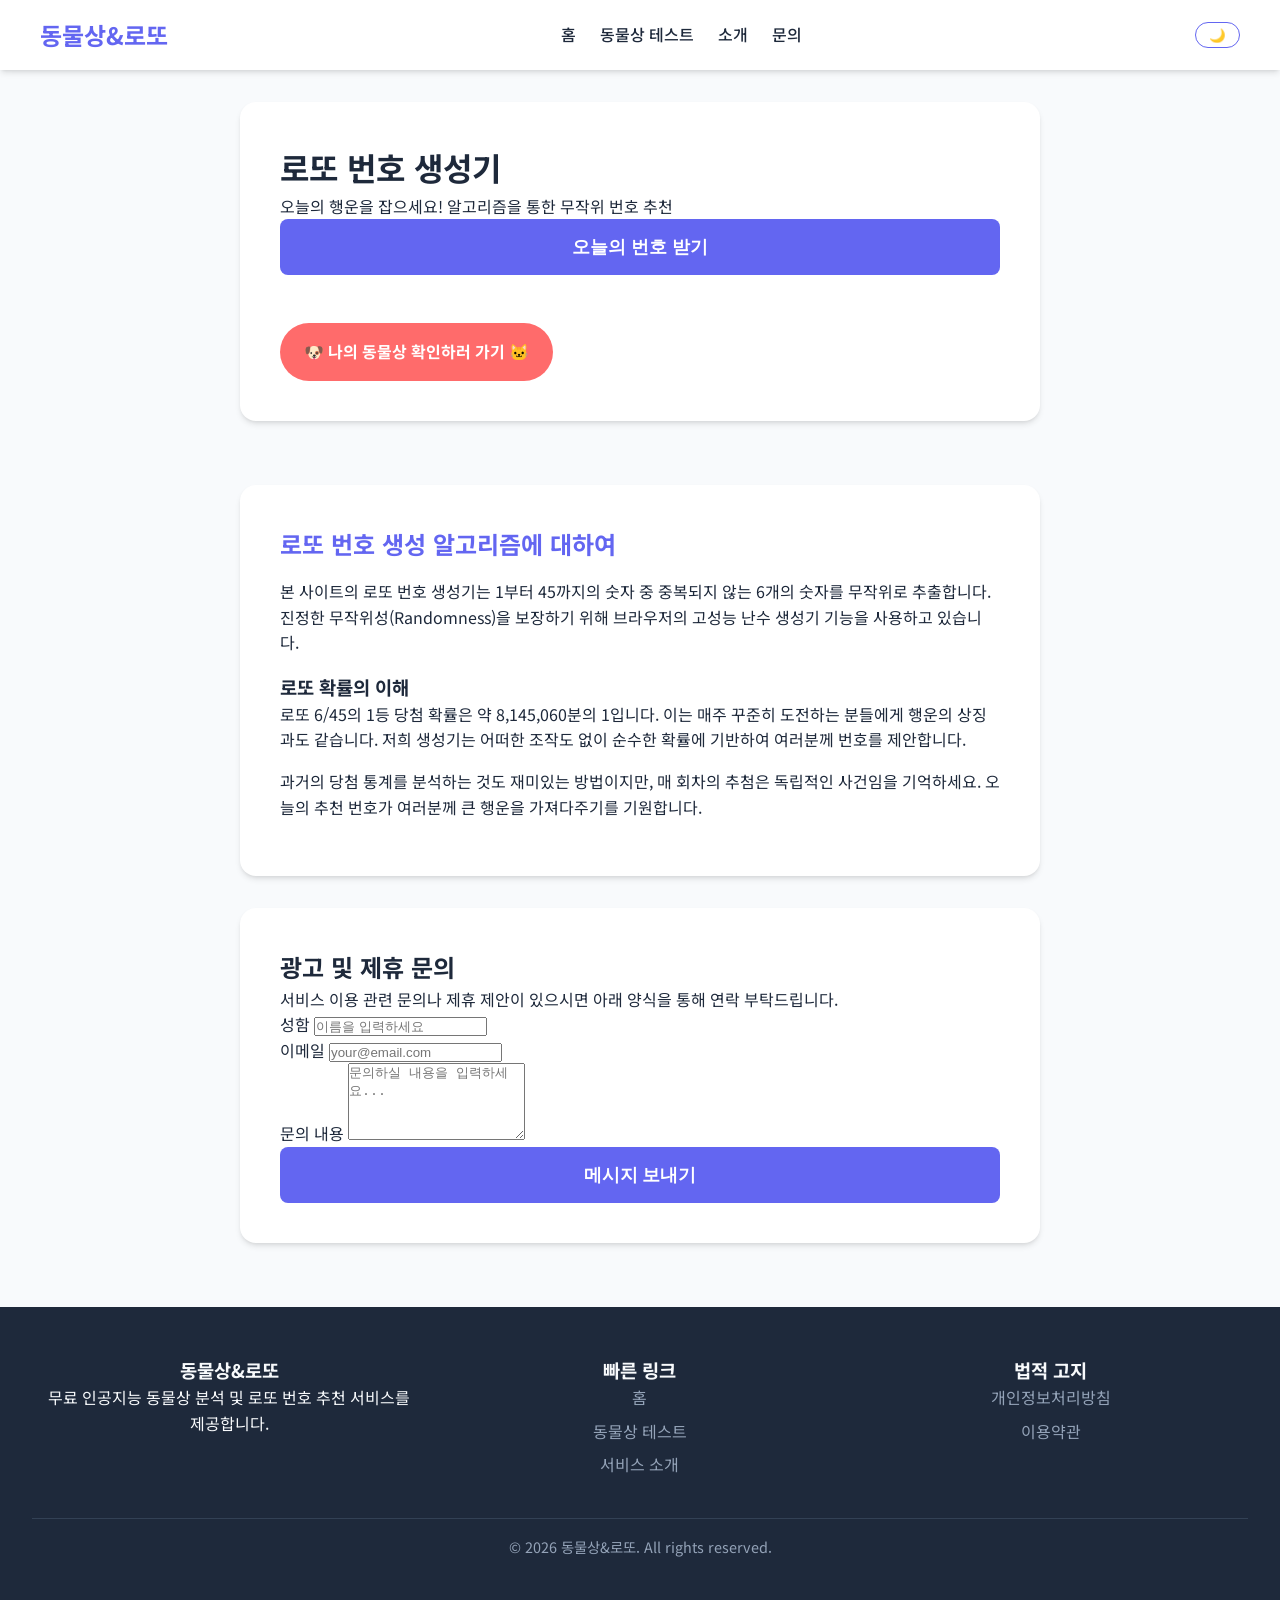
==== commit 4c0509f6: "chore: Optimize site for AdSense approval with high-quality content and legal pages" ====
--- a/index.html
+++ b/index.html
@@ -1,46 +1,97 @@
 <!DOCTYPE html>
-<html lang="en">
+<html lang="ko">
 <head>
     <meta charset="UTF-8">
     <meta name="viewport" content="width=device-width, initial-scale=1.0">
-    <title>Lotto Number Recommendation</title>
+    <title>로또 번호 생성기 - AI 기반 무료 추천 번호</title>
     <link rel="stylesheet" href="style.css">
+    <link href="https://fonts.googleapis.com/css2?family=Noto+Sans+KR:wght@300;400;700&display=swap" rel="stylesheet">
+    <meta name="google-adsense-account" content="ca-pub-6916714582441964">
+    <script async src="https://pagead2.googlesyndication.com/pagead/js/adsbygoogle.js?client=ca-pub-6916714582441964"
+     crossorigin="anonymous"></script>
 </head>
 <body>
-    <button id="theme-toggle">🌙 Switch to Dark</button>
-    
-    <div class="container">
-        <h1>Lotto Number Recommendation</h1>
-        <button id="generate-btn">Generate Numbers</button>
-        <div id="numbers-container"></div>
-        
-        <div class="nav-links">
-            <a href="animal-test.html" class="nav-btn">🐶 동물상 테스트 하러가기 🐱</a>
+    <header class="site-header">
+        <nav class="main-nav">
+            <div class="logo"><a href="index.html">동물상&로또</a></div>
+            <ul class="nav-menu">
+                <li><a href="index.html">홈</a></li>
+                <li><a href="animal-test.html">동물상 테스트</a></li>
+                <li><a href="about.html">소개</a></li>
+                <li><a href="#contact">문의</a></li>
+            </ul>
+            <button id="theme-toggle">🌙</button>
+        </nav>
+    </header>
+
+    <main>
+        <div class="container">
+            <h1>로또 번호 생성기</h1>
+            <p>오늘의 행운을 잡으세요! 알고리즘을 통한 무작위 번호 추천</p>
+            <button id="generate-btn">오늘의 번호 받기</button>
+            <div id="numbers-container"></div>
+            
+            <div class="nav-links" style="margin-top: 2rem;">
+                <a href="animal-test.html" class="nav-btn">🐶 나의 동물상 확인하러 가기 🐱</a>
+            </div>
         </div>
-    </div>
 
-    <div class="container contact-section">
-        <h2>Affiliate Inquiry</h2>
-        <form action="https://formspree.io/f/mvzwyoge" method="POST">
-            <div class="form-group">
-                <label for="name">Name</label>
-                <input type="text" id="name" name="name" required placeholder="Your Name">
+        <article class="container content-section">
+            <h2>로또 번호 생성 알고리즘에 대하여</h2>
+            <p>본 사이트의 로또 번호 생성기는 1부터 45까지의 숫자 중 중복되지 않는 6개의 숫자를 무작위로 추출합니다. 진정한 무작위성(Randomness)을 보장하기 위해 브라우저의 고성능 난수 생성기 기능을 사용하고 있습니다.</p>
+            <h3>로또 확률의 이해</h3>
+            <p>로또 6/45의 1등 당첨 확률은 약 8,145,060분의 1입니다. 이는 매주 꾸준히 도전하는 분들에게 행운의 상징과도 같습니다. 저희 생성기는 어떠한 조작도 없이 순수한 확률에 기반하여 여러분께 번호를 제안합니다.</p>
+            <p>과거의 당첨 통계를 분석하는 것도 재미있는 방법이지만, 매 회차의 추첨은 독립적인 사건임을 기억하세요. 오늘의 추천 번호가 여러분께 큰 행운을 가져다주기를 기원합니다.</p>
+        </article>
+
+        <div id="contact" class="container contact-section">
+            <h2>광고 및 제휴 문의</h2>
+            <p>서비스 이용 관련 문의나 제휴 제안이 있으시면 아래 양식을 통해 연락 부탁드립니다.</p>
+            <form action="https://formspree.io/f/mvzwyoge" method="POST">
+                <div class="form-group">
+                    <label for="name">성함</label>
+                    <input type="text" id="name" name="name" required placeholder="이름을 입력하세요">
+                </div>
+                <div class="form-group">
+                    <label for="email">이메일</label>
+                    <input type="email" id="email" name="_replyto" required placeholder="your@email.com">
+                </div>
+                <div class="form-group">
+                    <label for="message">문의 내용</label>
+                    <textarea id="message" name="message" rows="5" required placeholder="문의하실 내용을 입력하세요..."></textarea>
+                </div>
+                <button type="submit">메시지 보내기</button>
+            </form>
+        </div>
+    </main>
+
+    <footer class="site-footer">
+        <div class="footer-content">
+            <div>
+                <h3>동물상&로또</h3>
+                <p>무료 인공지능 동물상 분석 및 로또 번호 추천 서비스를 제공합니다.</p>
             </div>
-            <div class="form-group">
-                <label for="email">Email</label>
-                <input type="email" id="email" name="_replyto" required placeholder="your@email.com">
+            <div>
+                <h3>빠른 링크</h3>
+                <ul class="footer-links">
+                    <li><a href="index.html">홈</a></li>
+                    <li><a href="animal-test.html">동물상 테스트</a></li>
+                    <li><a href="about.html">서비스 소개</a></li>
+                </ul>
             </div>
-            <div class="form-group">
-                <label for="subject">Subject</label>
-                <input type="text" id="subject" name="subject" required placeholder="Inquiry Subject">
+            <div>
+                <h3>법적 고지</h3>
+                <ul class="footer-links">
+                    <li><a href="privacy-policy.html">개인정보처리방침</a></li>
+                    <li><a href="terms.html">이용약관</a></li>
+                </ul>
             </div>
-            <div class="form-group">
-                <label for="message">Message</label>
-                <textarea id="message" name="message" rows="5" required placeholder="Tell us more about your inquiry..."></textarea>
-            </div>
-            <button type="submit">Send Message</button>
-        </form>
-    </div>
+        </div>
+        <div class="copyright">
+            &copy; 2026 동물상&로또. All rights reserved.
+        </div>
+    </footer>
+
     <script src="main.js"></script>
 </body>
 </html>
--- a/style.css
+++ b/style.css
@@ -1,80 +1,167 @@
 :root {
-    --bg-color: #f0f2f5;
-    --container-bg: #ffffff;
-    --text-color: #1c1e21;
-    --border-color: #dddfe2;
-    --input-bg: #ffffff;
-    --accent-color: #1877f2;
-    --accent-hover: #166fe5;
     --primary-color: #6366f1;
     --secondary-color: #4f46e5;
+    --background-color: #f8fafc;
+    --text-color: #1e293b;
+    --white: #ffffff;
     --border-radius: 1rem;
     --shadow: 0 4px 6px -1px rgb(0 0 0 / 0.1), 0 2px 4px -2px rgb(0 0 0 / 0.1);
+    --nav-bg: #ffffff;
+    --footer-bg: #1e293b;
+    --footer-text: #f8fafc;
 }
 
 [data-theme='dark'] {
-    --bg-color: #18191a;
-    --container-bg: #242526;
-    --text-color: #e4e6eb;
-    --border-color: #3e4042;
-    --input-bg: #3a3b3c;
-    --accent-color: #45bd62;
-    --accent-hover: #36a420;
+    --background-color: #0f172a;
+    --text-color: #f1f5f9;
+    --nav-bg: #1e293b;
+    --white: #1e293b;
+}
+
+* {
+    box-sizing: border-box;
+    margin: 0;
+    padding: 0;
 }
 
 body {
-    font-family: 'Noto Sans KR', -apple-system, BlinkMacSystemFont, "Segoe UI", Roboto, Helvetica, Arial, sans-serif;
+    font-family: 'Noto Sans KR', sans-serif;
+    background-color: var(--background-color);
+    color: var(--text-color);
+    line-height: 1.6;
+    display: flex;
+    flex-direction: column;
+    min-height: 100vh;
+}
+
+/* Header & Navigation */
+header.site-header {
+    background-color: var(--nav-bg);
+    box-shadow: var(--shadow);
+    padding: 1rem 2rem;
+    position: sticky;
+    top: 0;
+    z-index: 1000;
+}
+
+nav.main-nav {
+    display: flex;
+    justify-content: space-between;
+    align-items: center;
+    max-width: 1200px;
+    margin: 0 auto;
+}
+
+.logo a {
+    font-size: 1.5rem;
+    font-weight: 700;
+    color: var(--primary-color);
+    text-decoration: none;
+}
+
+.nav-menu {
+    display: flex;
+    list-style: none;
+    gap: 1.5rem;
+}
+
+.nav-menu a {
+    text-decoration: none;
+    color: var(--text-color);
+    font-weight: 500;
+    transition: color 0.2s;
+}
+
+.nav-menu a:hover {
+    color: var(--primary-color);
+}
+
+/* Main Container */
+main {
+    flex: 1;
+    padding: 2rem 1rem;
     display: flex;
     flex-direction: column;
     align-items: center;
-    min-height: 100vh;
-    background-color: var(--bg-color);
-    color: var(--text-color);
-    margin: 0;
-    padding: 2rem 0;
-    transition: background-color 0.3s, color 0.3s;
-}
-
-#theme-toggle {
-    position: fixed;
-    top: 1rem;
-    right: 1rem;
-    padding: 0.5rem 1rem;
-    cursor: pointer;
-    background-color: var(--container-bg);
-    border: 1px solid var(--border-color);
-    color: var(--text-color);
-    border-radius: 20px;
-    z-index: 100;
 }
 
 .container {
-    background-color: var(--container-bg);
+    background-color: var(--white);
+    max-width: 800px;
+    width: 100%;
     padding: 2.5rem;
     border-radius: var(--border-radius);
     box-shadow: var(--shadow);
-    width: 90%;
-    max-width: 600px;
     margin-bottom: 2rem;
+}
+
+/* Content Sections */
+.content-section {
+    text-align: left;
+    margin-top: 2rem;
+}
+
+.content-section h2 {
+    margin-bottom: 1rem;
+    color: var(--primary-color);
+}
+
+.content-section p {
+    margin-bottom: 1rem;
+}
+
+/* Footer */
+footer.site-footer {
+    background-color: var(--footer-bg);
+    color: var(--footer-text);
+    padding: 3rem 2rem;
     text-align: center;
 }
 
-header h1 {
-    font-size: 2.5rem;
-    margin-bottom: 0.5rem;
-    color: var(--primary-color);
-}
-
-header p {
-    font-size: 1.1rem;
-    color: #64748b;
+.footer-content {
+    max-width: 1200px;
+    margin: 0 auto;
+    display: grid;
+    grid-template-columns: repeat(auto-fit, minmax(250px, 1fr));
+    gap: 2rem;
     margin-bottom: 2rem;
 }
 
-.nav-links {
-    margin-top: 2rem;
+.footer-links {
+    list-style: none;
+}
+
+.footer-links li {
+    margin-bottom: 0.5rem;
+}
+
+.footer-links a {
+    color: #94a3b8;
+    text-decoration: none;
+}
+
+.footer-links a:hover {
+    color: var(--white);
+}
+
+.copyright {
+    border-top: 1px solid #334155;
     padding-top: 1rem;
-    border-top: 1px solid var(--border-color);
+    font-size: 0.9rem;
+    color: #94a3b8;
+}
+
+/* Existing Components Adjustments */
+#generate-btn, .retry-btn, button[type="submit"] {
+    background-color: var(--primary-color);
+    color: white;
+    border: none;
+    padding: 1rem 2rem;
+    border-radius: 0.5rem;
+    font-size: 1.1rem;
+    font-weight: 700;
+    cursor: pointer;
+    width: 100%;
 }
 
 .nav-btn {
@@ -85,137 +172,26 @@
     border-radius: 50px;
     text-decoration: none;
     font-weight: bold;
-    font-size: 1.1rem;
-    transition: transform 0.2s, background-color 0.2s;
+    margin-top: 1rem;
 }
 
-.nav-btn:hover {
-    background-color: #fa5252;
-    transform: scale(1.05);
+/* Prediction Bars */
+.prediction-bar { margin-bottom: 1rem; }
+.label-text { display: flex; justify-content: space-between; margin-bottom: 0.25rem; font-weight: 500; }
+.bar-bg { background-color: #e2e8f0; height: 1rem; border-radius: 999px; overflow: hidden; }
+.bar-fill { height: 100%; background-color: var(--primary-color); transition: width 0.5s ease; }
+
+/* Responsive */
+@media (max-width: 600px) {
+    .nav-menu { display: none; } /* Could add a mobile menu later */
+    .container { padding: 1.5rem; }
 }
 
-.back-link {
-    margin-top: 2rem;
-}
-
-.back-link a {
-    color: #64748b;
-    text-decoration: none;
-}
-
-.back-link a:hover {
-    text-decoration: underline;
-}
-
-/* Animal Test Styles */
-.upload-area {
-    border: 2px dashed #cbd5e1;
-    border-radius: var(--border-radius);
-    padding: 2rem;
-    cursor: pointer;
-    transition: all 0.2s ease;
-    min-height: 200px;
-    display: flex;
-    justify-content: center;
-    align-items: center;
-}
-
-.upload-area:hover {
-    border-color: var(--primary-color);
-    background-color: rgba(99, 102, 241, 0.05);
-}
-
-#face-image {
-    max-width: 100%;
-    border-radius: var(--border-radius);
-}
-
-.secondary-btn {
+#theme-toggle {
     background: none;
-    border: 1px solid var(--border-color);
-    padding: 0.5rem 1rem;
-    border-radius: 0.5rem;
-    cursor: pointer;
-    margin-top: 1rem;
-    color: var(--text-color);
-}
-
-.prediction-bar {
-    margin-bottom: 1rem;
-    text-align: left;
-}
-
-.label-text {
-    display: flex;
-    justify-content: space-between;
-    margin-bottom: 0.25rem;
-    font-weight: 500;
-}
-
-.bar-bg {
-    background-color: #e2e8f0;
-    height: 1rem;
-    border-radius: 999px;
-    overflow: hidden;
-}
-
-.bar-fill {
-    height: 100%;
-    background-color: var(--primary-color);
-    transition: width 0.5s ease;
-}
-
-.retry-btn {
-    background-color: var(--primary-color);
-    color: white;
-    border: none;
-    padding: 0.75rem 2rem;
-    border-radius: 0.5rem;
-    font-size: 1rem;
-    font-weight: 700;
+    border: 1px solid var(--primary-color);
+    color: var(--primary-color);
+    padding: 0.3rem 0.8rem;
+    border-radius: 20px;
     cursor: pointer;
 }
-
-.spinner {
-    border: 4px solid #f3f3f3;
-    border-top: 4px solid var(--primary-color);
-    border-radius: 50%;
-    width: 40px;
-    height: 40px;
-    animation: spin 1s linear infinite;
-    margin: 0 auto 1rem;
-}
-
-@keyframes spin {
-    0% { transform: rotate(0deg); }
-    100% { transform: rotate(360deg); }
-}
-
-/* Original Lotto Styles */
-#generate-btn {
-    width: 100%;
-    background-color: var(--accent-color);
-    color: #fff;
-    padding: 0.75rem;
-    border: none;
-    border-radius: 6px;
-    cursor: pointer;
-    font-size: 1.2rem;
-    font-weight: 600;
-}
-
-#numbers-container {
-    margin-top: 1.5rem;
-    font-size: 2rem;
-    font-weight: bold;
-    color: var(--accent-color);
-}
-
-.contact-section {
-    text-align: left;
-}
-
-.form-group { margin-bottom: 1rem; }
-label { display: block; margin-bottom: 0.5rem; }
-input, textarea { width: 100%; padding: 0.75rem; border: 1px solid var(--border-color); border-radius: 6px; background: var(--input-bg); color: var(--text-color); }
-button[type="submit"] { width: 100%; background: var(--accent-color); color: white; padding: 0.75rem; border: none; border-radius: 6px; cursor: pointer; }
